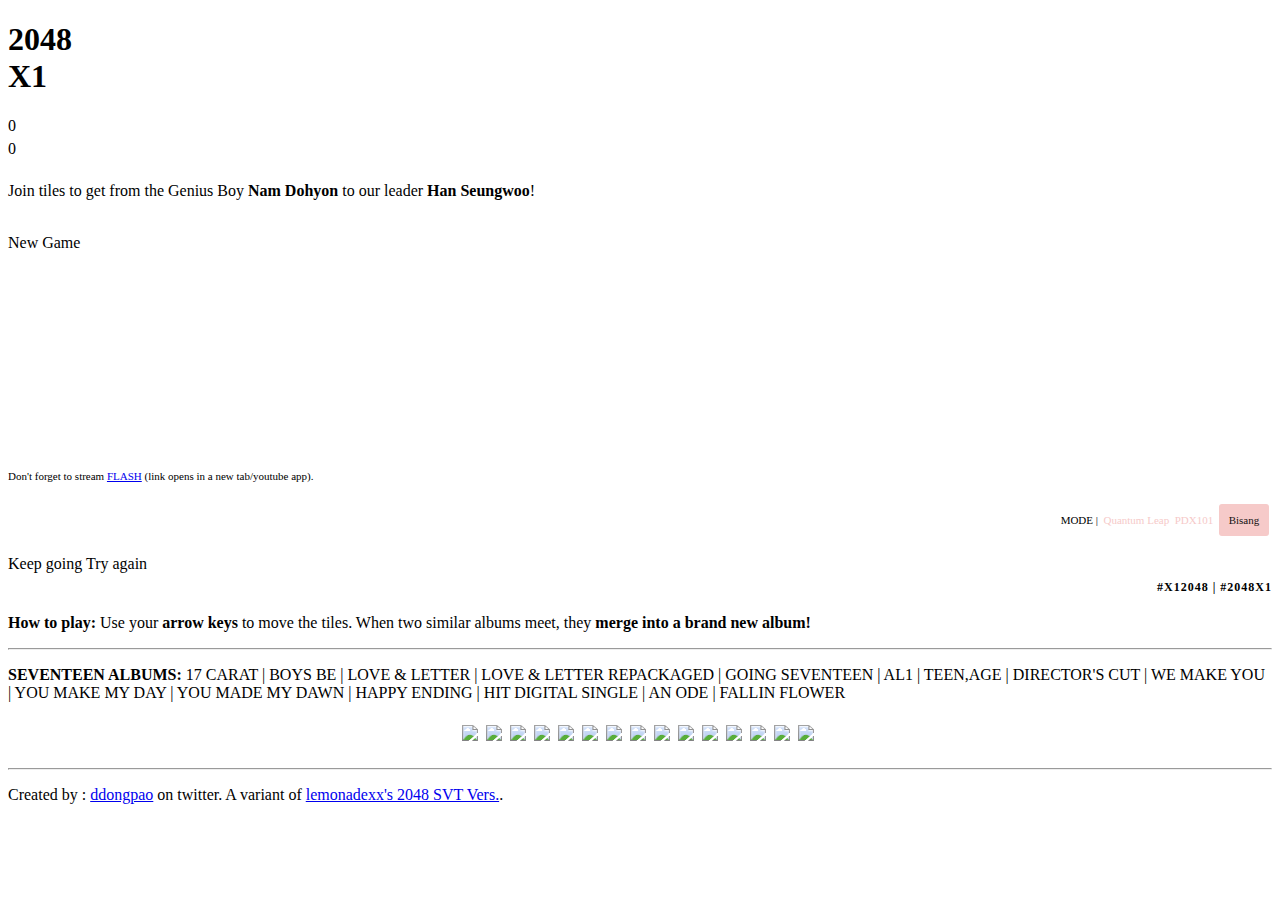
==== bisang.html @ af21b93b "Add files via upload" ====
<!DOCTYPE html>
<html>
<head>
  <meta charset="utf-8">
  <title>2048 X1</title>

  <link href="style-quantumleap/main.css" rel="stylesheet" type="text/css">
  <link rel="shortcut icon" href="favicon.ico">
  <link rel="apple-touch-icon" href="meta/apple-touch-icon.png">
  <link rel="apple-touch-startup-image" href="meta/apple-touch-startup-image-640x1096.png" media="(device-width: 320px) and (device-height: 568px) and (-webkit-device-pixel-ratio: 2)"> <!-- iPhone 5+ -->
  <link rel="apple-touch-startup-image" href="meta/apple-touch-startup-image-640x920.png"  media="(device-width: 320px) and (device-height: 480px) and (-webkit-device-pixel-ratio: 2)"> <!-- iPhone, retina -->
  <meta name="apple-mobile-web-app-capable" content="yes">
  <meta name="apple-mobile-web-app-status-bar-style" content="black">

  <meta name="HandheldFriendly" content="True">
  <meta name="MobileOptimized" content="320">
  <meta name="viewport" content="width=device-width, target-densitydpi=160dpi, initial-scale=1.0, maximum-scale=1, user-scalable=no, minimal-ui">
  <meta name="description" content="Like the classic 2048 game, but with X1 version. Can you get to the Hidden Photos?" />

  <script src="js/jquery-3.1.1.min.js"></script>
</head>
<style type="text/css">

.snow-bg {
   content: '';
   display: block;
   position: fixed;
   z-index: 5;
   top: 0;
   left: 0;
   right: 0;
   bottom: 0;
   pointer-events: none;
   background-image: url('assets/fallin-flower/sakura-1-1.png'), url('assets/fallin-flower/sakura-2.png');
    opacity: 0.50;
    animation: snow 20s linear infinite;
}

@keyframes snow {
 0% {background-position: 0px 0px, 0px 0px, 0px 0px;}
 50% {background-position: 500px 500px, 100px 200px, -100px 150px;}
 100% {background-position: 500px 1000px, 200px 400px, -100px 300px;}
}

@media (max-width: 768px) {
    .woocommerce ul.products li.product, 
    .woocommerce-page ul.products li.product, 
    .woocommerce-page[class*=columns-] ul.products li.product,
    .woocommerce[class*=columns-] ul.products li.product {
        width: 100%;
        float: left;
        clear: both;
        margin: 0 7em;
    }
}
</style>
<body>
  <div class="snow-bg">
  </div>
  <div class="container">
    <div class="heading">
      <h1 class="title">2048<br>X1</h1>
      <div class="scores-container">
        <div class="best-container">0</div>
        <div style="width: 100%;height: 5px;"></div>
        <div class="score-container">0</div>
      </div>
    </div>

    <div style="width: 100%;height: 8px;"></div>

    <div class="above-game">
      <p class="game-intro">Join tiles to get from the Genius Boy <strong>Nam Dohyon</strong> to our leader <strong>Han Seungwoo</strong>!</p>
      <br>
      <div class="restart-button-clone">New Game</div>
      <a class="restart-button" style="display: none;">New Game</a>
    </div>

    <div style="width: 100%;height: 60px;"></div>
    <div class="game-notice" id="top">
      <iframe id="playerID" width="100%" src="https://www.youtube-nocookie.com/embed/LlQEKB2H7z4?wmode=transparent&controls=0&loop=1&playlist=LlQEKB2H7z4" frameborder="0" allow="autoplay; encrypted-media;" allowfullscreen></iframe>
      <font style="font-size: 11px; line-height: 5px;">Don't forget to stream <a href="https://youtu.be/LlQEKB2H7z4" target="_blank">FLASH</a> (link opens in a new tab/youtube app).</font>
    </div>

    <div style="width: 100%;height: 30px;"></div>

    <div>
      <div style="float: right;display: inline-block;font-size: 11px;">
        MODE |&nbsp;
        <a href="index.html" style="color: #f6cac9;text-decoration: none;">Quantum Leap</a>&nbsp;
        <a href="pdx101.html" style="color: #f6cac9;text-decoration: none;">PDX101</a>&nbsp;
        <a href="" style="color: #131212;background-color: #f6cac9;text-decoration: none;padding: 10px;border-radius: 3px;">Bisang</a>&nbsp;
    </div>

    <div style="width: 100%;height: 25px;"></div>

    <div class="game-container">
      <div class="game-message">
        <p></p>
        <div class="lower">
	        <a class="keep-playing-button">Keep going</a>
          <a class="retry-button">Try again</a>
        </div>
      </div>

      <div class="grid-container">
        <div class="grid-row">
          <div class="grid-cell"></div>
          <div class="grid-cell"></div>
          <div class="grid-cell"></div>
          <div class="grid-cell"></div>
          <div class="grid-cell"></div>
          <div class="grid-cell"></div>
        </div>
        <div class="grid-row">
          <div class="grid-cell"></div>
          <div class="grid-cell"></div>
          <div class="grid-cell"></div>
          <div class="grid-cell"></div>
          <div class="grid-cell"></div>
          <div class="grid-cell"></div>
        </div>
        <div class="grid-row">
          <div class="grid-cell"></div>
          <div class="grid-cell"></div>
          <div class="grid-cell"></div>
          <div class="grid-cell"></div>
          <div class="grid-cell"></div>
          <div class="grid-cell"></div>
        </div>
        <div class="grid-row">
          <div class="grid-cell"></div>
          <div class="grid-cell"></div>
          <div class="grid-cell"></div>
          <div class="grid-cell"></div>
          <div class="grid-cell"></div>
          <div class="grid-cell"></div>
        </div>
        <div class="grid-row">
          <div class="grid-cell"></div>
          <div class="grid-cell"></div>
          <div class="grid-cell"></div>
          <div class="grid-cell"></div>
          <div class="grid-cell"></div>
          <div class="grid-cell"></div>
        </div>
        <div class="grid-row">
          <div class="grid-cell"></div>
          <div class="grid-cell"></div>
          <div class="grid-cell"></div>
          <div class="grid-cell"></div>
          <div class="grid-cell"></div>
          <div class="grid-cell"></div>
        </div>
      </div>

      <div class="tile-container">

      </div>
    </div>

    <div class="black-overlay" id="overlay-id"></div>
    <div class="new_game prompt" id="prompt-id" style="color: white;display: none;">
      <h3>START A NEW GAME?</h3> <br>
      <div style="width: 30%;height: 20%;display: inline-block;"> 
        <button class="prompt-button" id="start-yes" style="background-color:rgb(10,10,10);color: white">YES</button>
      </div>
      <div style="width: 65%;height: 20%;display: inline-block;"> 
        <button class="prompt-button" id="start-no" style="background-color:#e4b0af">KEEP PLAYING</button>
      </div>
    </div>


    <!-- <div class="game-notice" style="background-color: #627290;color: #e4b0af;font-weight: 600">
    CARATS! I wanna see your tweets, please use #SVT2048 / #2048SVT and don't forget to tag @pledis_17 :)</div> -->

     <div style="float: right; display: inline-block;font-size: 12px;letter-spacing: 1px;font-weight: 650;padding-top: 7px;">
         #X12048 | #2048X1
    </div>
    <!-- <div style="float: left; display: inline-block;font-size: 12px;letter-spacing: 1px;font-weight: 650;padding-top: 7px;">
         PLEASE ANSWER POLL BELOW
    </div> -->

    <div style="width: 100%; height: 25px;"></div>

    <!--   <span style="width: 100%;background-color: #627290;color: #e4b0af;font-size: 12px;padding: 8px; padding-left: 22px;padding-right: 22px;">please answer poll below:</span>
      <blockquote class="twitter-tweet"><p lang="en" dir="ltr">carats do u know how to play solitaire?</p>&mdash; LANA (@lemonadecoups) <a href="https://twitter.com/lemonadecoups/status/1252882890951548928?ref_src=twsrc%5Etfw">April 22, 2020</a></blockquote> <script async src="https://platform.twitter.com/widgets.js" charset="utf-8"></script> -->

    <p class="game-explanation">
      <strong class="important">How to play:</strong> Use your <strong>arrow keys</strong> to move the tiles. When two similar albums meet, they <strong>merge into a brand new album!</strong>
    </p>
    <hr>
    <p>
    <strong class="important">SEVENTEEN ALBUMS: </strong> 17 CARAT | BOYS BE | LOVE & LETTER | LOVE & LETTER REPACKAGED | GOING SEVENTEEN | AL1 | TEEN,AGE | DIRECTOR'S CUT | WE MAKE YOU | YOU MAKE MY DAY | YOU MADE MY DAWN | HAPPY ENDING | HIT DIGITAL SINGLE | AN ODE | FALLIN FLOWER
    <div style="width: 100%; height: 7px"></div>
    <center>
      <img src="assets/bisang/2.jpg" style="width: 15px">&nbsp;
      <img src="assets/bisang/4.jpg" style="width: 15px">&nbsp;
      <img src="assets/bisang/8.jpg" style="width: 15px">&nbsp;
      <img src="assets/bisang/16.jpg" style="width: 15px">&nbsp;
      <img src="assets/bisang/32.jpg" style="width: 15px">&nbsp;
      <img src="assets/bisang/64.jpg" style="width: 15px">&nbsp;
      <img src="assets/bisang/128.jpg" style="width: 15px">&nbsp;
      <img src="assets/bisang/256.jpg" style="width: 15px">&nbsp;
      <img src="assets/bisang/512.jpg" style="width: 15px">&nbsp;
      <img src="assets/bisang/1024.jpg" style="width: 15px">&nbsp;
      <img src="assets/bisang/2048.jpg" style="width: 15px">&nbsp;
      <img src="assets/bisang/4096.jpg" style="width: 15px">&nbsp;
      <img src="assets/bisang/8192.jpg" style="width: 15px">&nbsp;
      <img src="assets/bisang/16384.jpg" style="width: 15px">&nbsp;
      <img src="assets/bisang/32768.jpg" style="width: 15px">&nbsp;
    </center>
    <div style="width: 100%; height: 7px"></div>
    </p>
    <hr>
    <p>
    Created by : <a href="https://twitter.com/ddongpao" target="_blank">ddongpao</a> on twitter. A variant of <a href="https://github.com/lemonadexx/play-seventeen" target="_blank">lemonadexx's 2048 SVT Vers.</a>.
    </p>


  <script src="js/animframe_polyfill.js"></script>
  <script src="js/keyboard_input_manager.js"></script>
  <script src="js/html_actuator_albums.js"></script>
  <script src="js/grid.js"></script>
  <script src="js/tile.js"></script>
  <script src="js/local_storage_manager.js"></script>
  <script src="js/game_manager.js"></script>
  <script src="js/application-albums.js"></script>
</body>
</html>

<script type="text/javascript">
  $(".restart-button-clone").click(function() {
    $(".black-overlay").show();
    $(".new_game.prompt").show();    
  });

  $("#start-no").click(function(){
    $(".black-overlay").hide();
    $(".new_game.prompt").hide();    
  });
</script>
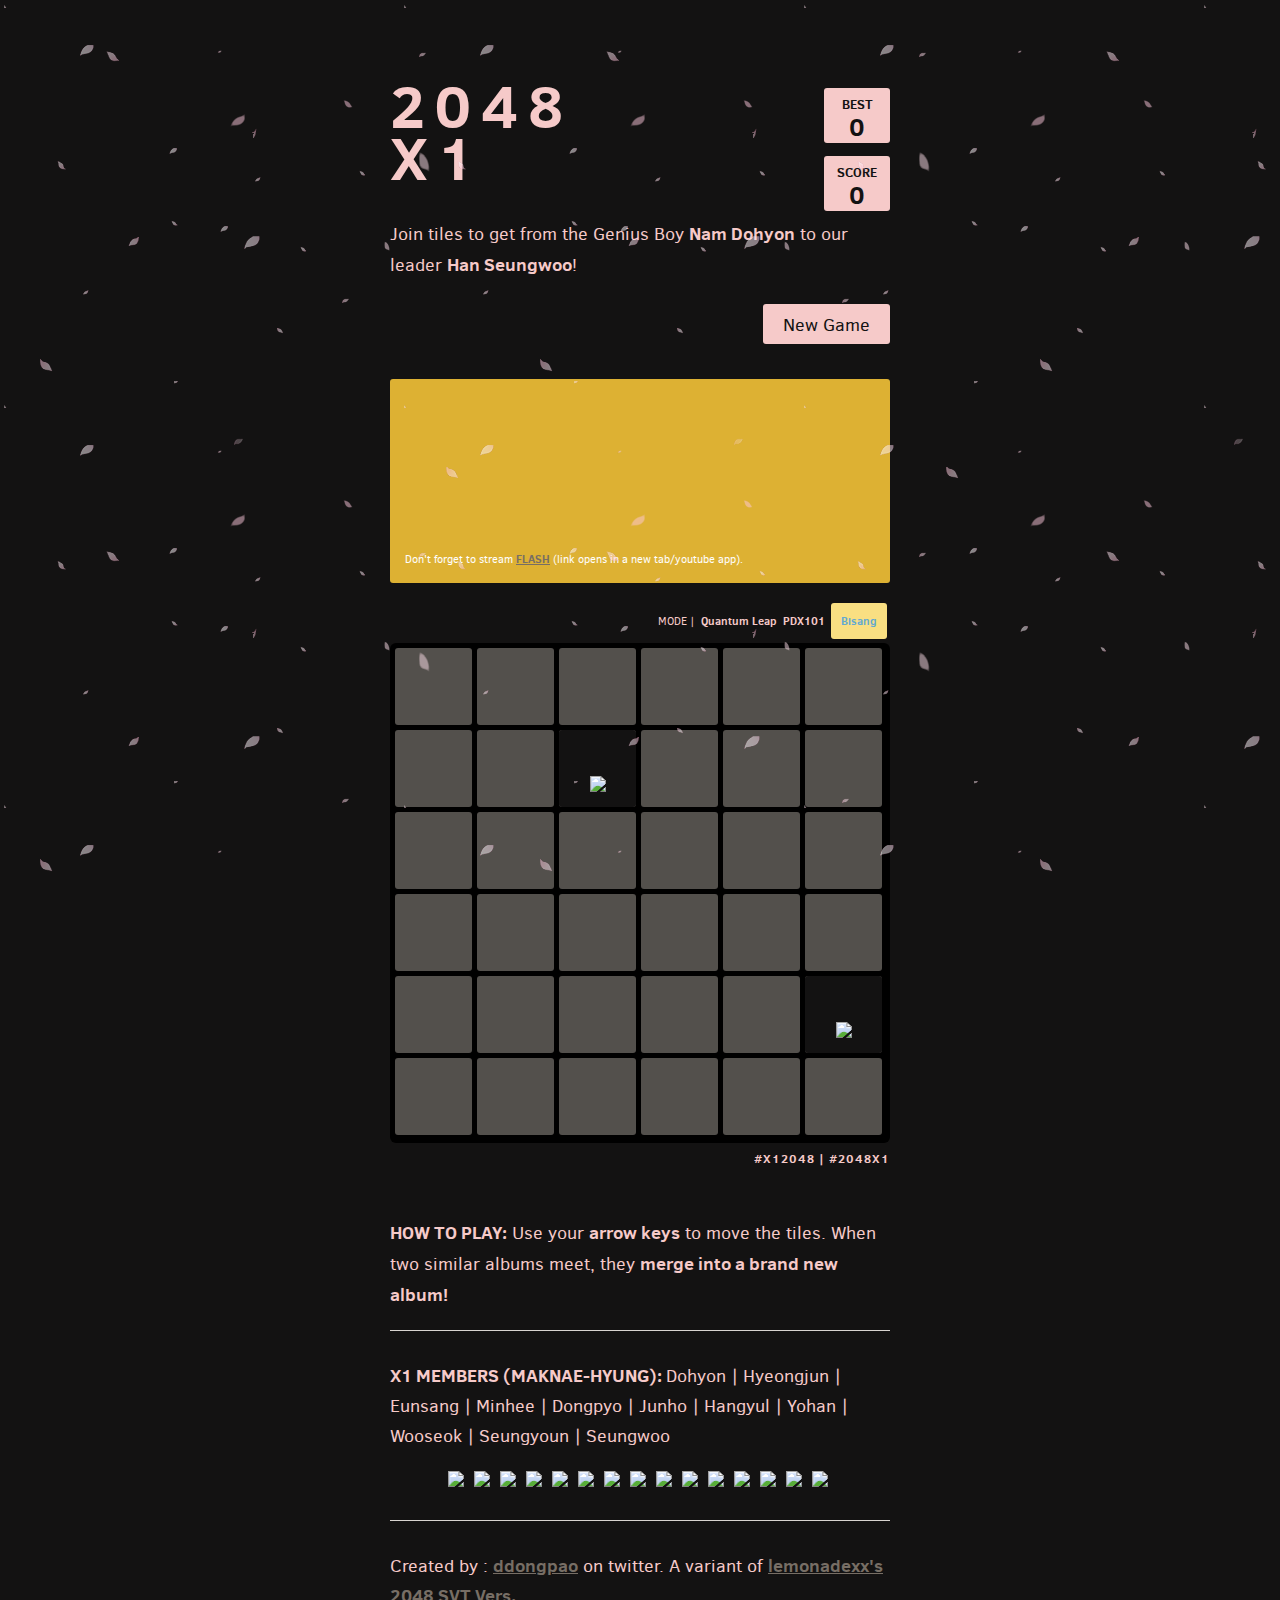
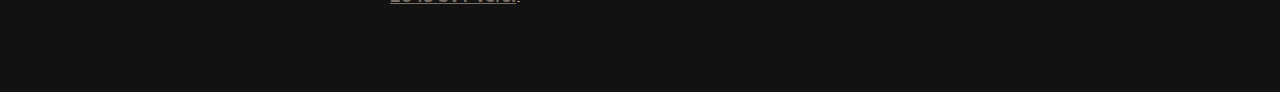
==== commit 48fff5e0: "Update bisang.html" ====
--- a/bisang.html
+++ b/bisang.html
@@ -89,7 +89,7 @@
         MODE |&nbsp;
         <a href="index.html" style="color: #f6cac9;text-decoration: none;">Quantum Leap</a>&nbsp;
         <a href="pdx101.html" style="color: #f6cac9;text-decoration: none;">PDX101</a>&nbsp;
-        <a href="" style="color: #131212;background-color: #f6cac9;text-decoration: none;padding: 10px;border-radius: 3px;">Bisang</a>&nbsp;
+        <a href="" style="color: #61a9d2;background-color: #f9df82;text-decoration: none;padding: 10px;border-radius: 3px;">Bisang</a>&nbsp;
     </div>
 
     <div style="width: 100%;height: 25px;"></div>
@@ -191,24 +191,24 @@
     </p>
     <hr>
     <p>
-    <strong class="important">SEVENTEEN ALBUMS: </strong> 17 CARAT | BOYS BE | LOVE & LETTER | LOVE & LETTER REPACKAGED | GOING SEVENTEEN | AL1 | TEEN,AGE | DIRECTOR'S CUT | WE MAKE YOU | YOU MAKE MY DAY | YOU MADE MY DAWN | HAPPY ENDING | HIT DIGITAL SINGLE | AN ODE | FALLIN FLOWER
+    <strong class="important">X1 MEMBERS (maknae-hyung): </strong> Dohyon | Hyeongjun | Eunsang | Minhee | Dongpyo | Junho | Hangyul | Yohan | Wooseok | Seungyoun | Seungwoo 
     <div style="width: 100%; height: 7px"></div>
     <center>
-      <img src="assets/bisang/2.jpg" style="width: 15px">&nbsp;
-      <img src="assets/bisang/4.jpg" style="width: 15px">&nbsp;
-      <img src="assets/bisang/8.jpg" style="width: 15px">&nbsp;
-      <img src="assets/bisang/16.jpg" style="width: 15px">&nbsp;
-      <img src="assets/bisang/32.jpg" style="width: 15px">&nbsp;
-      <img src="assets/bisang/64.jpg" style="width: 15px">&nbsp;
-      <img src="assets/bisang/128.jpg" style="width: 15px">&nbsp;
-      <img src="assets/bisang/256.jpg" style="width: 15px">&nbsp;
-      <img src="assets/bisang/512.jpg" style="width: 15px">&nbsp;
-      <img src="assets/bisang/1024.jpg" style="width: 15px">&nbsp;
-      <img src="assets/bisang/2048.jpg" style="width: 15px">&nbsp;
-      <img src="assets/bisang/4096.jpg" style="width: 15px">&nbsp;
-      <img src="assets/bisang/8192.jpg" style="width: 15px">&nbsp;
-      <img src="assets/bisang/16384.jpg" style="width: 15px">&nbsp;
-      <img src="assets/bisang/32768.jpg" style="width: 15px">&nbsp;
+      <img src="assets/albums/2.jpg" style="width: 15px">&nbsp;
+      <img src="assets/albums/4.jpg" style="width: 15px">&nbsp;
+      <img src="assets/albums/8.jpg" style="width: 15px">&nbsp;
+      <img src="assets/albums/16.jpg" style="width: 15px">&nbsp;
+      <img src="assets/albums/32.jpg" style="width: 15px">&nbsp;
+      <img src="assets/albums/64.jpg" style="width: 15px">&nbsp;
+      <img src="assets/albums/128.jpg" style="width: 15px">&nbsp;
+      <img src="assets/albums/256.jpg" style="width: 15px">&nbsp;
+      <img src="assets/albums/512.jpg" style="width: 15px">&nbsp;
+      <img src="assets/albums/1024.jpg" style="width: 15px">&nbsp;
+      <img src="assets/albums/2048.jpg" style="width: 15px">&nbsp;
+      <img src="assets/albums/4096.jpg" style="width: 15px">&nbsp;
+      <img src="assets/albums/8192.jpg" style="width: 15px">&nbsp;
+      <img src="assets/albums/16384.jpg" style="width: 15px">&nbsp;
+      <img src="assets/albums/32768.jpg" style="width: 15px">&nbsp;
     </center>
     <div style="width: 100%; height: 7px"></div>
     </p>
@@ -239,4 +239,4 @@
     $(".black-overlay").hide();
     $(".new_game.prompt").hide();    
   });
-</script>+</script>
--- a/style-quantumleap/main.css
+++ b/style-quantumleap/main.css
@@ -0,0 +1,983 @@
+@import url(fonts/clear-sans.css);
+html, body {
+  margin: 0;
+  padding: 0;
+  background: #131212;
+  color: #f6cac9;
+  font-family: "Clear Sans", "Helvetica Neue", Arial, sans-serif;
+  font-size: 18px; }
+
+body {
+  margin: 80px 0; }
+
+.heading:after {
+  content: "";
+  display: block;
+  clear: both; }
+
+  .restart-button {
+  display: inline-block;
+  background: #f6cac9;
+  border-radius: 3px;
+  padding: 0 20px;
+  text-decoration: none;
+  color: #131212;
+  height: 40px;
+  line-height: 42px;
+  display: block;
+  text-align: center;
+  float: right; }
+
+  .restart-button-clone {
+  cursor: pointer;
+  display: inline-block;
+  background: #f6cac9;
+  border-radius: 3px;
+  padding: 0 20px;
+  text-decoration: none;
+  color: #131212;
+  height: 40px;
+  line-height: 42px;
+  display: block;
+  text-align: center;
+  float: right; }
+
+.game-notice {
+  background: #DDB133;
+  margin-top: 15px;
+  border-radius: 3px;
+  padding: 15px;
+  text-decoration: none;
+  color: #FFFFFF;
+  font-size: 14px;
+  position: relative;
+
+  }
+
+  .black-overlay {
+    position: fixed;
+    top: 0;
+    left: 0;
+    background: rgba(0,0,0,0.50);
+    width: 100%;
+    height: 100%;
+    z-index: 17;
+    display: none;
+  }
+
+  .prompt {
+    position: fixed;
+    width: 50%;
+    top: 30%;
+    left: 20%;
+    background-color: #DDB133;
+    border-radius: 5px;
+    text-align: center;
+    padding: 20px;
+    padding-top: 30px;
+    padding-bottom: 30px;
+    z-index: 18;
+    display: none;
+  }
+
+  .prompt-button {
+    cursor: pointer;
+    border-radius: 3px;
+    width: 100%;
+    height: 100%;
+    border: none;
+    box-shadow: none;
+    padding: 10px;
+    display: inline-block;
+  }
+
+h1.title {
+  font-size: 60px;
+  line-height: 52px;
+  letter-spacing: 9px;
+  font-weight: bold;
+  margin: 0;
+  display: block;
+  float: left; }
+
+@-webkit-keyframes move-up {
+  0% {
+    top: 25px;
+    opacity: 1; }
+
+  100% {
+    top: -50px;
+    opacity: 0; } }
+
+@-moz-keyframes move-up {
+  0% {
+    top: 25px;
+    opacity: 1; }
+
+  100% {
+    top: -50px;
+    opacity: 0; } }
+
+@keyframes move-up {
+  0% {
+    top: 25px;
+    opacity: 1; }
+
+  100% {
+    top: -50px;
+    opacity: 0; } }
+
+.scores-container {
+  float: right;
+  text-align: right; }
+
+.score-container, .best-container {
+  position: relative;
+  display: inline-block;
+  background: #f6cac9;
+  padding: 15px 25px;
+  font-size: 25px;
+  height: 25px;
+  line-height: 47px;
+  font-weight: bold;
+  border-radius: 3px;
+  color: #131212;
+  margin-top: 8px;
+  text-align: center; }
+  .score-container:after, .best-container:after {
+    position: absolute;
+    width: 100%;
+    top: 10px;
+    left: 0;
+    text-transform: uppercase;
+    font-size: 13px;
+    line-height: 13px;
+    text-align: center;
+    color: #131212; }
+  .score-container .score-addition, .best-container .score-addition {
+    position: absolute;
+    right: 30px;
+    color: red;
+    font-size: 25px;
+    line-height: 25px;
+    font-weight: bold;
+    color: rgba(119, 110, 101, 0.9);
+    z-index: 100;
+    -webkit-animation: move-up 600ms ease-in;
+    -moz-animation: move-up 600ms ease-in;
+    animation: move-up 600ms ease-in;
+    -webkit-animation-fill-mode: both;
+    -moz-animation-fill-mode: both;
+    animation-fill-mode: both; }
+
+.score-container:after {
+  content: "Score"; }
+
+.best-container:after {
+  content: "Best"; }
+
+p {
+  margin-top: 0;
+  margin-bottom: 10px;
+  line-height: 1.65; }
+
+a {
+  color: #776e65;
+  font-weight: bold;
+  text-decoration: underline;
+  cursor: pointer; }
+
+strong.important {
+  text-transform: uppercase; }
+
+hr {
+  border: none;
+  border-bottom: 1px solid #d8d4d0;
+  margin-top: 20px;
+  margin-bottom: 30px; }
+
+.container {
+  width: 500px;
+  margin: 0 auto; }
+
+@-webkit-keyframes fade-in {
+  0% {
+    opacity: 0; }
+
+  100% {
+    opacity: 1; } }
+
+@-moz-keyframes fade-in {
+  0% {
+    opacity: 0; }
+
+  100% {
+    opacity: 1; } }
+
+@keyframes fade-in {
+  0% {
+    opacity: 0; }
+
+  100% {
+    opacity: 1; } }
+
+.game-container {
+  margin-top: 5px;
+  position: relative;
+  padding: 5px;
+  cursor: default;
+  -webkit-touch-callout: none;
+  -webkit-user-select: none;
+  -moz-user-select: none;
+  background: #000000;
+  border-radius: 6px;
+  width: 500px;
+  height: 500px;
+  -webkit-box-sizing: border-box;
+  -moz-box-sizing: border-box;
+  box-sizing: border-box; }
+  .game-container .game-message {
+    display: none;
+    position: absolute;
+    top: 0;
+    right: 0;
+    bottom: 0;
+    left: 0;
+    background: rgba(238, 228, 218, 0.5);
+    z-index: 100;
+    text-align: center;
+    -webkit-animation: fade-in 800ms ease 1200ms;
+    -moz-animation: fade-in 800ms ease 1200ms;
+    animation: fade-in 800ms ease 1200ms;
+    -webkit-animation-fill-mode: both;
+    -moz-animation-fill-mode: both;
+    animation-fill-mode: both; }
+    .game-container .game-message p {
+      font-size: 60px;
+      font-weight: bold;
+      height: 60px;
+      line-height: 60px;
+      margin-top: 222px; }
+    .game-container .game-message .lower {
+      display: block;
+      margin-top: 59px; }
+    .game-container .game-message a {
+      display: inline-block;
+      background: #8f7a66;
+      border-radius: 3px;
+      padding: 0 20px;
+      text-decoration: none;
+      color: #f9f6f2;
+      height: 40px;
+      line-height: 42px;
+      margin-left: 9px; }
+      .game-container .game-message a.keep-playing-button {
+        display: none; }
+    .game-container .game-message.game-won {
+      background: rgba(237, 164, 46, 0.5);
+      color: #f9f6f2; }
+      .game-container .game-message.game-won a.keep-playing-button {
+        display: inline-block; }
+    .game-container .game-message.game-won, .game-container .game-message.game-over {
+      display: block; }
+
+.grid-container {
+  position: absolute;
+  z-index: 1; }
+
+.grid-row {
+  margin-bottom: 5px; }
+  .grid-row:last-child {
+    margin-bottom: 0; }
+  .grid-row:after {
+    content: "";
+    display: block;
+    clear: both; }
+
+.grid-cell {
+  width: 77px;
+  height: 77px;
+  margin-right: 5px;
+  float: left;
+  border-radius: 3px;
+  background: rgba(238, 228, 218, 0.35); }
+  .grid-cell:last-child {
+    margin-right: 0; }
+
+.tile-container {
+  position: absolute;
+  z-index: 2; }
+
+.tile, .tile .tile-inner {
+  width: 77px;
+  height: 77px;
+  line-height: 87px; 
+  overflow:hidden;}
+.tile.tile-position-1-1 {
+  -webkit-transform: translate(0px, 0px);
+  -moz-transform: translate(0px, 0px);
+  transform: translate(0px, 0px); }
+.tile.tile-position-1-2 {
+  -webkit-transform: translate(0px, 82px);
+  -moz-transform: translate(0px, 82px);
+  transform: translate(0px, 82px); }
+.tile.tile-position-1-3 {
+  -webkit-transform: translate(0px, 164px);
+  -moz-transform: translate(0px, 164px);
+  transform: translate(0px, 164px); }
+.tile.tile-position-1-4 {
+  -webkit-transform: translate(0px, 246px);
+  -moz-transform: translate(0px, 246px);
+  transform: translate(0px, 246px); }
+.tile.tile-position-1-5 {
+  -webkit-transform: translate(0px, 328px);
+  -moz-transform: translate(0px, 328px);
+  transform: translate(0px, 328px); }
+.tile.tile-position-1-6 {
+  -webkit-transform: translate(0px, 410px);
+  -moz-transform: translate(0px, 410px);
+  transform: translate(0px, 410px); }
+.tile.tile-position-2-1 {
+  -webkit-transform: translate(82px, 0px);
+  -moz-transform: translate(82px, 0px);
+  transform: translate(82px, 0px); }
+.tile.tile-position-2-2 {
+  -webkit-transform: translate(82px, 82px);
+  -moz-transform: translate(82px, 82px);
+  transform: translate(82px, 82px); }
+.tile.tile-position-2-3 {
+  -webkit-transform: translate(82px, 164px);
+  -moz-transform: translate(82px, 164px);
+  transform: translate(82px, 164px); }
+.tile.tile-position-2-4 {
+  -webkit-transform: translate(82px, 246px);
+  -moz-transform: translate(82px, 246px);
+  transform: translate(82px, 246px); }
+.tile.tile-position-2-5 {
+  -webkit-transform: translate(82px, 328px);
+  -moz-transform: translate(82px, 328px);
+  transform: translate(82px, 328px); }
+  .tile.tile-position-2-6 {
+  -webkit-transform: translate(82px, 410px);
+  -moz-transform: translate(82px, 410px);
+  transform: translate(82px, 410px); }
+.tile.tile-position-3-1 {
+  -webkit-transform: translate(164px, 0px);
+  -moz-transform: translate(164px, 0px);
+  transform: translate(164px, 0px); }
+.tile.tile-position-3-2 {
+  -webkit-transform: translate(164px, 82px);
+  -moz-transform: translate(164px, 82px);
+  transform: translate(164px, 82px); }
+.tile.tile-position-3-3 {
+  -webkit-transform: translate(164px, 164px);
+  -moz-transform: translate(164px, 164px);
+  transform: translate(164px, 164px); }
+.tile.tile-position-3-4 {
+  -webkit-transform: translate(164px, 246px);
+  -moz-transform: translate(164px, 246px);
+  transform: translate(164px, 246px); }
+.tile.tile-position-3-5 {
+  -webkit-transform: translate(164px, 328px);
+  -moz-transform: translate(164px, 328px);
+  transform: translate(164px, 328px); }
+  .tile.tile-position-3-6 {
+  -webkit-transform: translate(164px, 410px);
+  -moz-transform: translate(164px, 410px);
+  transform: translate(164px, 410px); }
+.tile.tile-position-4-1 {
+  -webkit-transform: translate(246px, 0px);
+  -moz-transform: translate(246px, 0px);
+  transform: translate(246px, 0px); }
+.tile.tile-position-4-2 {
+  -webkit-transform: translate(246px, 82px);
+  -moz-transform: translate(246px, 82px);
+  transform: translate(246px, 82px); }
+.tile.tile-position-4-3 {
+  -webkit-transform: translate(246px, 164px);
+  -moz-transform: translate(246px, 164px);
+  transform: translate(246px, 164px); }
+.tile.tile-position-4-4 {
+  -webkit-transform: translate(246px, 246px);
+  -moz-transform: translate(246px, 246px);
+  transform: translate(246px, 246px); }
+.tile.tile-position-4-5 {
+  -webkit-transform: translate(246px, 328px);
+  -moz-transform: translate(246px, 328px);
+  transform: translate(246px, 328px); }
+  .tile.tile-position-4-6 {
+  -webkit-transform: translate(246px, 410px);
+  -moz-transform: translate(246px, 410px);
+  transform: translate(246px, 410px); }
+.tile.tile-position-5-1 {
+  -webkit-transform: translate(328px, 0px);
+  -moz-transform: translate(328px, 0px);
+  transform: translate(328px, 0px); }
+.tile.tile-position-5-2 {
+  -webkit-transform: translate(328px, 82px);
+  -moz-transform: translate(328px, 82px);
+  transform: translate(328px, 82px); }
+.tile.tile-position-5-3 {
+  -webkit-transform: translate(328px, 164px);
+  -moz-transform: translate(328px, 164px);
+  transform: translate(328px, 164px); }
+.tile.tile-position-5-4 {
+  -webkit-transform: translate(328px, 246px);
+  -moz-transform: translate(328px, 246px);
+  transform: translate(328px, 246px); }
+.tile.tile-position-5-5 {
+  -webkit-transform: translate(328px, 328px);
+  -moz-transform: translate(328px, 328px);
+  transform: translate(328px, 328px); }
+  .tile.tile-position-5-6 {
+  -webkit-transform: translate(328px, 410px);
+  -moz-transform: translate(328px, 410px);
+  transform: translate(328px, 410px); }
+  .tile.tile-position-6-1 {
+  -webkit-transform: translate(410px, 0px);
+  -moz-transform: translate(410px, 0px);
+  transform: translate(410px, 0px); }
+.tile.tile-position-6-2 {
+  -webkit-transform: translate(410px, 82px);
+  -moz-transform: translate(410px, 82px);
+  transform: translate(410px, 82px); }
+  .tile.tile-position-6-3 {
+  -webkit-transform: translate(410px,164px);
+  -moz-transform: translate(410px,164px);
+  transform: translate(410px,164px); }
+.tile.tile-position-6-4 {
+  -webkit-transform: translate(410px, 246px);
+  -moz-transform: translate(410px, 246px);
+  transform: translate(410px, 246px); }
+.tile.tile-position-6-5 {
+  -webkit-transform: translate(410px, 328px);
+  -moz-transform: translate(410px, 328px);
+  transform: translate(410px, 328px); }
+  .tile.tile-position-6-6 {
+  -webkit-transform: translate(410px, 410px);
+  -moz-transform: translate(410px, 410px);
+  transform: translate(410px, 410px); }
+
+.tile {
+  position: absolute;
+  -webkit-transition: 100ms ease-in-out;
+  -moz-transition: 100ms ease-in-out;
+  transition: 100ms ease-in-out;
+  -webkit-transition-property: -webkit-transform;
+  -moz-transition-property: -moz-transform;
+  transition-property: transform; }
+  .tile .tile-inner {
+    border-radius: 3px;
+    background: #131212;
+    text-align: center;
+    font-weight: bold;
+    z-index: 10;
+    font-size: 49.5px; }
+  .tile.tile-2 .tile-inner {
+    background: #131212;
+    box-shadow: 0 0 30px 10px rgba(243, 215, 116, 0), inset 0 0 0 1px rgba(255, 255, 255, 0); }
+  .tile.tile-4 .tile-inner {
+    background: #ede0c8;
+    box-shadow: 0 0 30px 10px rgba(243, 215, 116, 0), inset 0 0 0 1px rgba(255, 255, 255, 0); }
+  .tile.tile-8 .tile-inner {
+    color: #f9f6f2;
+    background: #f2b179; }
+  .tile.tile-16 .tile-inner {
+    color: #f9f6f2;
+    background: #f59563; }
+  .tile.tile-32 .tile-inner {
+    color: #f9f6f2;
+    background: #f67c5f; }
+  .tile.tile-64 .tile-inner {
+    color: #f9f6f2;
+    background: #f65e3b; }
+  .tile.tile-128 .tile-inner {
+    color: #f9f6f2;
+    background: #edcf72;
+    box-shadow: 0 0 30px 10px rgba(243, 215, 116, 0.2381), inset 0 0 0 1px rgba(255, 255, 255, 0.14286);
+    font-size: 45px; }
+    @media screen and (max-width: 505px) {
+      .tile.tile-128 .tile-inner {
+        font-size: 25px; } }
+  .tile.tile-256 .tile-inner {
+    color: #f9f6f2;
+    background: #edcc61;
+    box-shadow: 0 0 30px 10px rgba(243, 215, 116, 0.31746), inset 0 0 0 1px rgba(255, 255, 255, 0.19048);
+    font-size: 45px; }
+    @media screen and (max-width: 505px) {
+      .tile.tile-256 .tile-inner {
+        font-size: 25px; } }
+  .tile.tile-512 .tile-inner {
+    color: #f9f6f2;
+    background: #edc850;
+    box-shadow: 0 0 30px 10px rgba(243, 215, 116, 0.32883), inset 0 0 0 1px rgba(255, 255, 255, 0.2381);
+    font-size: 45px; }
+    @media screen and (max-width: 505px) {
+      .tile.tile-512 .tile-inner {
+        font-size: 25px; } }
+  .tile.tile-1024 .tile-inner {
+    color: #f9f6f2;
+    background: #edc53f;
+    box-shadow: 0 0 30px 10px rgba(243, 215, 116, 0.47619), inset 0 0 0 1px rgba(255, 255, 255, 0.28571);
+    font-size: 35px; }
+    @media screen and (max-width: 505px) {
+      .tile.tile-1024 .tile-inner {
+        font-size: 15px; } }
+  .tile.tile-2048 .tile-inner {
+    color: #f9f6f2;
+    background: #edc22e;
+    box-shadow: 0 0 30px 10px rgba(243, 215, 116, 0.55556), inset 0 0 0 1px rgba(255, 255, 255, 0.33333);
+    font-size: 35px; }
+    .tile.tile-4096 .tile-inner {
+    color: #f9f6f2;
+    background: #edc22e;
+    box-shadow: 0 0 30px 10px rgba(243, 215, 116, 0.55556), inset 0 0 0 1px rgba(255, 255, 255, 0.33333);
+    font-size: 35px; }
+    .tile.tile-8192 .tile-inner {
+    color: #f9f6f2;
+    background: #edc22e;
+    box-shadow: 0 0 30px 10px rgba(243, 215, 116, 0.55556), inset 0 0 0 1px rgba(255, 255, 255, 0.33333);
+    font-size: 35px; }
+    .tile.tile-16384 .tile-inner {
+    color: #f9f6f2;
+    background: #edc22e;
+    box-shadow: 0 0 30px 10px rgba(243, 215, 116, 0.55556), inset 0 0 0 1px rgba(255, 255, 255, 0.33333);
+    font-size: 35px; }
+    .tile.tile-32768 .tile-inner {
+    color: #f9f6f2;
+    background: #edc22e;
+    box-shadow: 0 0 30px 10px rgba(243, 215, 116, 0.55556), inset 0 0 0 1px rgba(255, 255, 255, 0.33333);
+    font-size: 35px; }
+    @media screen and (max-width: 505px) {
+      .tile.tile-2048 .tile-inner {
+        font-size: 15px; } }
+  .tile.tile-super .tile-inner {
+    color: #f9f6f2;
+    background: #3c3a32;
+    font-size: 30px; }
+    @media screen and (max-width: 505px) {
+      .tile.tile-super .tile-inner {
+        font-size: 10px; } }
+
+@-webkit-keyframes appear {
+  0% {
+    opacity: 0;
+    -webkit-transform: scale(0);
+    -moz-transform: scale(0);
+    transform: scale(0); }
+
+  100% {
+    opacity: 1;
+    -webkit-transform: scale(1);
+    -moz-transform: scale(1);
+    transform: scale(1); } }
+
+@-moz-keyframes appear {
+  0% {
+    opacity: 0;
+    -webkit-transform: scale(0);
+    -moz-transform: scale(0);
+    transform: scale(0); }
+
+  100% {
+    opacity: 1;
+    -webkit-transform: scale(1);
+    -moz-transform: scale(1);
+    transform: scale(1); } }
+
+@keyframes appear {
+  0% {
+    opacity: 0;
+    -webkit-transform: scale(0);
+    -moz-transform: scale(0);
+    transform: scale(0); }
+
+  100% {
+    opacity: 1;
+    -webkit-transform: scale(1);
+    -moz-transform: scale(1);
+    transform: scale(1); } }
+
+.tile-new .tile-inner {
+  -webkit-animation: appear 200ms ease 100ms;
+  -moz-animation: appear 200ms ease 100ms;
+  animation: appear 200ms ease 100ms;
+  -webkit-animation-fill-mode: backwards;
+  -moz-animation-fill-mode: backwards;
+  animation-fill-mode: backwards; }
+
+@-webkit-keyframes pop {
+  0% {
+    -webkit-transform: scale(0);
+    -moz-transform: scale(0);
+    transform: scale(0); }
+
+  50% {
+    -webkit-transform: scale(1.2);
+    -moz-transform: scale(1.2);
+    transform: scale(1.2); }
+
+  100% {
+    -webkit-transform: scale(1);
+    -moz-transform: scale(1);
+    transform: scale(1); } }
+
+@-moz-keyframes pop {
+  0% {
+    -webkit-transform: scale(0);
+    -moz-transform: scale(0);
+    transform: scale(0); }
+
+  50% {
+    -webkit-transform: scale(1.2);
+    -moz-transform: scale(1.2);
+    transform: scale(1.2); }
+
+  100% {
+    -webkit-transform: scale(1);
+    -moz-transform: scale(1);
+    transform: scale(1); } }
+
+@keyframes pop {
+  0% {
+    -webkit-transform: scale(0);
+    -moz-transform: scale(0);
+    transform: scale(0); }
+
+  50% {
+    -webkit-transform: scale(1.2);
+    -moz-transform: scale(1.2);
+    transform: scale(1.2); }
+
+  100% {
+    -webkit-transform: scale(1);
+    -moz-transform: scale(1);
+    transform: scale(1); } }
+
+.tile-merged .tile-inner {
+  z-index: 20;
+  -webkit-animation: pop 200ms ease 100ms;
+  -moz-animation: pop 200ms ease 100ms;
+  animation: pop 200ms ease 100ms;
+  -webkit-animation-fill-mode: backwards;
+  -moz-animation-fill-mode: backwards;
+  animation-fill-mode: backwards; }
+
+.game-intro {
+  margin-bottom: 0; }
+
+.game-explanation {
+  margin-top: 50px; }
+
+@media screen and (max-width: 505px) {
+  html, body {
+    font-size: 15px; }
+
+  body {
+    margin: 5px 0;
+    padding: 0 5px; }
+
+    .black-overlay {
+    position: fixed;
+    top: 0;
+    left: 0;
+    background: rgba(0,0,0,0.50);
+    width: 100%;
+    height: 100%;
+    z-index: 17;
+    display: none;
+  }
+
+  .prompt {
+    position: fixed;
+    width: 50%;
+    top: 30%;
+    left: 20%;
+    background-color: #DDB133;
+    border-radius: 5px;
+    text-align: center;
+    padding: 20px;
+    padding-top: 30px;
+    padding-bottom: 30px;
+    z-index: 18;
+    display: none;
+  }
+
+  .prompt-button {
+    cursor: pointer;
+    border-radius: 3px;
+    width: 100%;
+    height: 100%;
+    border: none;
+    box-shadow: none;
+    padding: 10px;
+    display: inline-block;
+  }
+
+    h1.title {
+    font-size: 40px;
+     line-height: 38px;
+     letter-spacing: 9px;
+    margin-top: 15px; }
+
+  .container {
+    width: 300px;
+    margin: 0 auto; }
+
+  .score-container, .best-container {
+    margin-top: 0;
+    padding: 15px 10px;
+    min-width: 40px; }
+
+  .heading {
+    margin-bottom: 10px; }
+
+  .game-container {
+    margin-top: 40px;
+    position: relative;
+    padding: 3px;
+    cursor: default;
+    -webkit-touch-callout: none;
+    -webkit-user-select: none;
+    -moz-user-select: none;
+    background: #000000;
+    border-radius: 6px;
+    width: 300px;
+    height: 300px;
+    -webkit-box-sizing: border-box;
+    -moz-box-sizing: border-box;
+    box-sizing: border-box; }
+    .game-container .game-message {
+      display: none;
+      position: absolute;
+      top: 0;
+      right: 0;
+      bottom: 0;
+      left: 0;
+      background: rgba(238, 228, 218, 0.5);
+      z-index: 100;
+      text-align: center;
+      -webkit-animation: fade-in 800ms ease 1200ms;
+      -moz-animation: fade-in 800ms ease 1200ms;
+      animation: fade-in 800ms ease 1200ms;
+      -webkit-animation-fill-mode: both;
+      -moz-animation-fill-mode: both;
+      animation-fill-mode: both; }
+      .game-container .game-message p {
+        font-size: 60px;
+        font-weight: bold;
+        height: 60px;
+        line-height: 60px;
+        margin-top: 222px; }
+      .game-container .game-message .lower {
+        display: block;
+        margin-top: 59px; }
+      .game-container .game-message a {
+        display: inline-block;
+        background: #8f7a66;
+        border-radius: 3px;
+        padding: 0 20px;
+        text-decoration: none;
+        color: #f9f6f2;
+        height: 40px;
+        line-height: 42px;
+        margin-left: 9px; }
+        .game-container .game-message a.keep-playing-button {
+          display: none; }
+      .game-container .game-message.game-won {
+        background: rgba(237, 164, 46, 0.5);
+        color: #f9f6f2; }
+        .game-container .game-message.game-won a.keep-playing-button {
+          display: inline-block; }
+      .game-container .game-message.game-won, .game-container .game-message.game-over {
+        display: block; }
+
+  .grid-container {
+    position: absolute;
+    z-index: 1; }
+
+  .grid-row {
+    margin-bottom: 3px; }
+    .grid-row:last-child {
+      margin-bottom: 0; }
+    .grid-row:after {
+      content: "";
+      display: block;
+      clear: both; }
+
+  .grid-cell {
+    width: 46.5px;
+    height: 46.5px;
+    margin-right: 3px;
+    float: left;
+    border-radius: 3px;
+    background: rgba(238, 228, 218, 0.35); }
+    .grid-cell:last-child {
+      margin-right: 0; }
+
+  .tile-container {
+    position: absolute;
+    z-index: 2; }
+
+  .tile, .tile .tile-inner {
+    width: 46.5px;
+    height: 46.5px;
+    line-height: 54px; }
+  .tile.tile-position-1-1 {
+    -webkit-transform: translate(0px, 0px);
+    -moz-transform: translate(0px, 0px);
+    transform: translate(0px, 0px); }
+  .tile.tile-position-1-2 {
+    -webkit-transform: translate(0px, 49.5px);
+    -moz-transform: translate(0px, 49.5px);
+    transform: translate(0px, 49.5px); }
+  .tile.tile-position-1-3 {
+    -webkit-transform: translate(0px, 99px);
+    -moz-transform: translate(0px, 99px);
+    transform: translate(0px, 99px); }
+  .tile.tile-position-1-4 {
+    -webkit-transform: translate(0px, 148.5px);
+    -moz-transform: translate(0px, 148.5px);
+    transform: translate(0px, 148.5px); }
+  .tile.tile-position-1-5 {
+    -webkit-transform: translate(0px, 198px);
+    -moz-transform: translate(0px, 198px);
+    transform: translate(0px, 198px); }
+    .tile.tile-position-1-6 {
+    -webkit-transform: translate(0px, 247.5px);
+    -moz-transform: translate(0px, 247.5px);
+    transform: translate(0px, 247.5px); }
+  .tile.tile-position-2-1 {
+    -webkit-transform: translate(49.5px, 0px);
+    -moz-transform: translate(49.5px, 0px);
+    transform: translate(49.5px, 0px); }
+  .tile.tile-position-2-2 {
+    -webkit-transform: translate(49.5px, 49.5px);
+    -moz-transform: translate(49.5px, 49.5px);
+    transform: translate(49.5px, 49.5px); }
+  .tile.tile-position-2-3 {
+    -webkit-transform: translate(49.5px, 99px);
+    -moz-transform: translate(49.5px, 99px);
+    transform: translate(49.5px, 99px); }
+  .tile.tile-position-2-4 {
+    -webkit-transform: translate(49.5px, 148.5px);
+    -moz-transform: translate(49.5px, 148.5px);
+    transform: translate(49.5px, 148.5px); }
+  .tile.tile-position-2-5 {
+    -webkit-transform: translate(49.5px, 198px);
+    -moz-transform: translate(49.5px, 198px);
+    transform: translate(49.5px, 198px); }
+    .tile.tile-position-2-6 {
+    -webkit-transform: translate(49.5px, 247.5px);
+    -moz-transform: translate(49.5px, 247.5px);
+    transform: translate(49.5px, 247.5px); }
+  .tile.tile-position-3-1 {
+    -webkit-transform: translate(99px, 0px);
+    -moz-transform: translate(99px, 0px);
+    transform: translate(99px, 0px); }
+  .tile.tile-position-3-2 {
+    -webkit-transform: translate(99px, 49.5px);
+    -moz-transform: translate(99px, 49.5px);
+    transform: translate(99px, 49.5px); }
+  .tile.tile-position-3-3 {
+    -webkit-transform: translate(99px, 99px);
+    -moz-transform: translate(99px, 99px);
+    transform: translate(99px, 99px); }
+  .tile.tile-position-3-4 {
+    -webkit-transform: translate(99px, 148.5px);
+    -moz-transform: translate(99px, 148.5px);
+    transform: translate(99px, 148.5px); }
+  .tile.tile-position-3-5 {
+    -webkit-transform: translate(99px, 198px);
+    -moz-transform: translate(99px, 198px);
+    transform: translate(99px, 198px); }
+    .tile.tile-position-3-6 {
+    -webkit-transform: translate(99px, 247.5px);
+    -moz-transform: translate(99px, 247.5px);
+    transform: translate(99px, 247.5px); }
+  .tile.tile-position-4-1 {
+    -webkit-transform: translate(148.5px, 0px);
+    -moz-transform: translate(148.5px, 0px);
+    transform: translate(148.5px, 0px); }
+  .tile.tile-position-4-2 {
+    -webkit-transform: translate(148.5px, 49.5px);
+    -moz-transform: translate(148.5px, 49.5px);
+    transform: translate(148.5px, 49.5px); }
+  .tile.tile-position-4-3 {
+    -webkit-transform: translate(148.5px, 99px);
+    -moz-transform: translate(148.5px, 99px);
+    transform: translate(148.5px, 99px); }
+  .tile.tile-position-4-4 {
+    -webkit-transform: translate(148.5px, 148.5px);
+    -moz-transform: translate(148.5px, 148.5px);
+    transform: translate(148.5px, 148.5px); }
+  .tile.tile-position-4-5 {
+    -webkit-transform: translate(148.5px, 198px);
+    -moz-transform: translate(148.5px, 198px);
+    transform: translate(148.5px, 198px); }
+    .tile.tile-position-4-6 {
+    -webkit-transform: translate(148.5px, 247.5px);
+    -moz-transform: translate(148.5px, 247.5px);
+    transform: translate(148.5px, 247.5px); }
+  .tile.tile-position-5-1 {
+    -webkit-transform: translate(198px, 0px);
+    -moz-transform: translate(198px, 0px);
+    transform: translate(198px, 0px); }
+  .tile.tile-position-5-2 {
+    -webkit-transform: translate(198px, 49.5px);
+    -moz-transform: translate(198px, 49.5px);
+    transform: translate(198px, 49.5px); }
+  .tile.tile-position-5-3 {
+    -webkit-transform: translate(198px, 99px);
+    -moz-transform: translate(198px, 99px);
+    transform: translate(198px, 99px); }
+  .tile.tile-position-5-4 {
+    -webkit-transform: translate(198px, 148.5px);
+    -moz-transform: translate(198px, 148.5px);
+    transform: translate(198px, 148.5px); }
+  .tile.tile-position-5-5 {
+    -webkit-transform: translate(198px, 198px);
+    -moz-transform: translate(198px, 198px);
+    transform: translate(198px, 198px); }
+    .tile.tile-position-5-6 {
+    -webkit-transform: translate(198px, 247.5px);
+    -moz-transform: translate(198px, 247.5px);
+    transform: translate(198px, 247.5px); }
+    .tile.tile-position-6-1 {
+    -webkit-transform: translate(247.5px, 0px);
+    -moz-transform: translate(247.5px, 0px);
+    transform: translate(247.5px, 0px); }
+  .tile.tile-position-6-2 {
+    -webkit-transform: translate(247.5px, 49.5px);
+    -moz-transform: translate(247.5px, 49.5px);
+    transform: translate(247.5px, 49.5px); }
+  .tile.tile-position-6-3 {
+    -webkit-transform: translate(247.5px, 99px);
+    -moz-transform: translate(247.5px, 99px);
+    transform: translate(247.5px, 99px); }
+  .tile.tile-position-6-4 {
+    -webkit-transform: translate(247.5px, 148.5px);
+    -moz-transform: translate(247.5px, 148.5px);
+    transform: translate(247.5px, 148.5px); }
+  .tile.tile-position-6-5 {
+    -webkit-transform: translate(247.5px, 198px);
+    -moz-transform: translate(247.5px, 198px);
+    transform: translate(247.5px, 198px); }
+    .tile.tile-position-6-6 {
+    -webkit-transform: translate(247.5px, 247.5px);
+    -moz-transform: translate(247.5px, 247.5px);
+    transform: translate(247.5px, 247.5px); }
+
+  .game-container {
+    margin-top: 20px; }
+
+  .tile .tile-inner {
+    font-size: 35px; }
+
+  .game-message p {
+    font-size: 30px !important;
+    height: 30px !important;
+    line-height: 30px !important;
+    margin-top: 90px !important; }
+  .game-message .lower {
+    margin-top: 30px !important; } }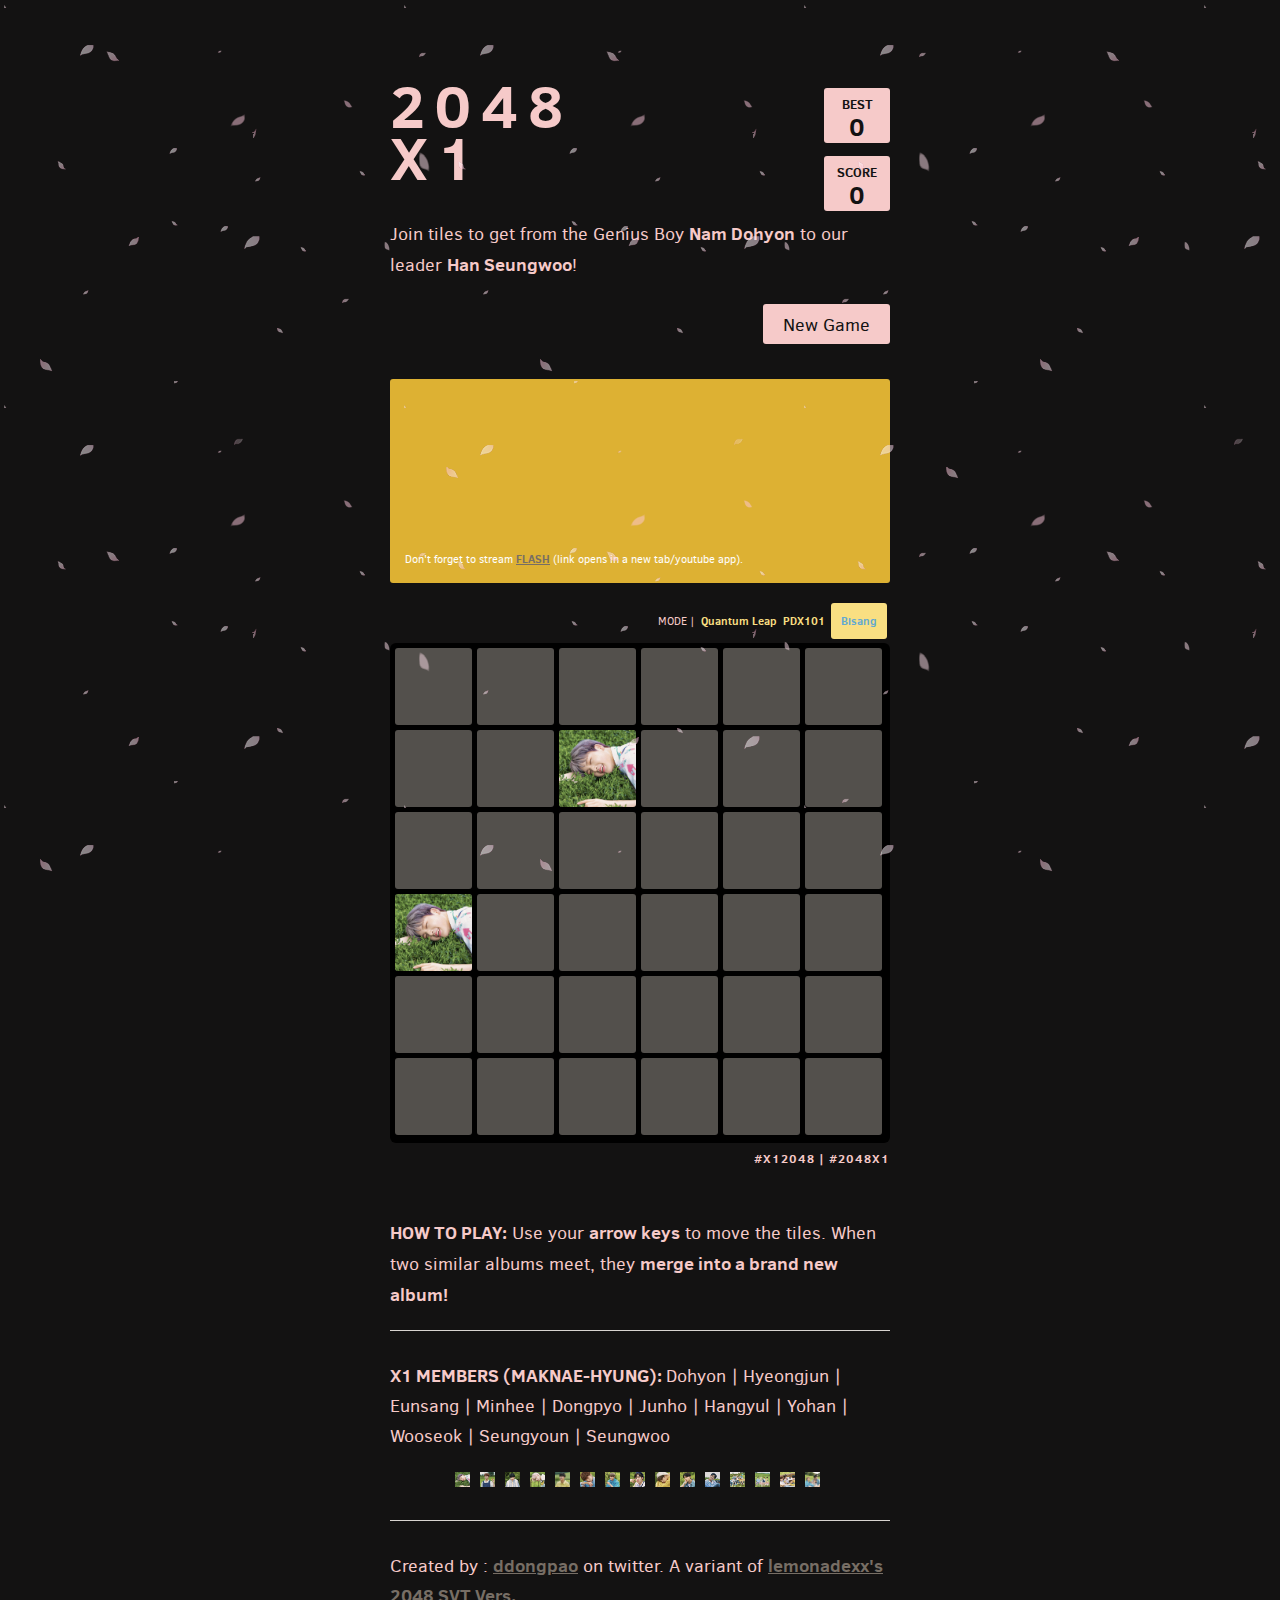
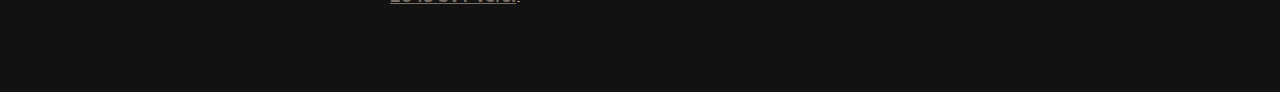
==== commit 0b383910: "Update bisang.html" ====
--- a/bisang.html
+++ b/bisang.html
@@ -87,8 +87,8 @@
     <div>
       <div style="float: right;display: inline-block;font-size: 11px;">
         MODE |&nbsp;
-        <a href="index.html" style="color: #f6cac9;text-decoration: none;">Quantum Leap</a>&nbsp;
-        <a href="pdx101.html" style="color: #f6cac9;text-decoration: none;">PDX101</a>&nbsp;
+        <a href="index.html" style="color: #f9df82;text-decoration: none;">Quantum Leap</a>&nbsp;
+        <a href="pdx101.html" style="color: #f9df82;text-decoration: none;">PDX101</a>&nbsp;
         <a href="" style="color: #61a9d2;background-color: #f9df82;text-decoration: none;padding: 10px;border-radius: 3px;">Bisang</a>&nbsp;
     </div>
 
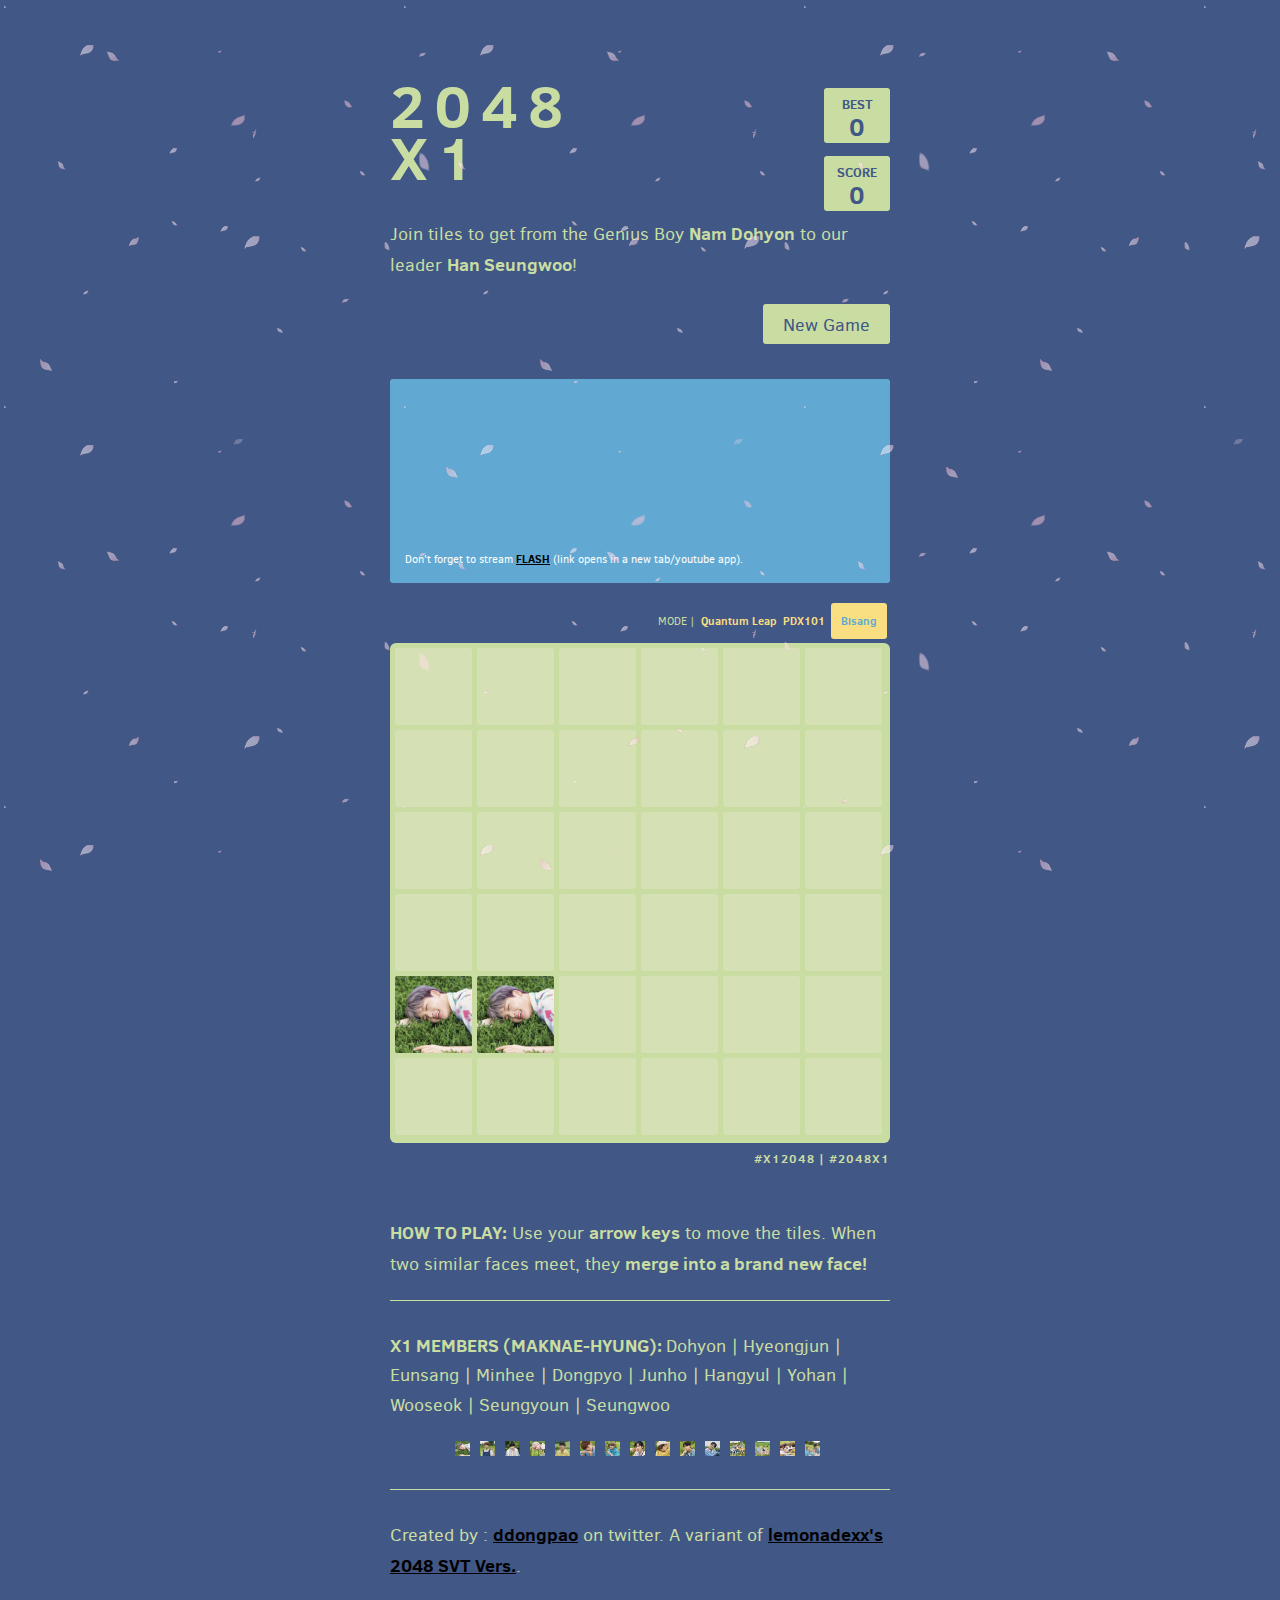
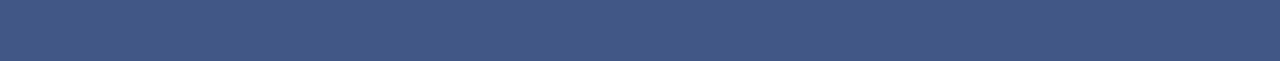
==== commit c7b6856c: "Update bisang.html" ====
--- a/bisang.html
+++ b/bisang.html
@@ -187,7 +187,7 @@
       <blockquote class="twitter-tweet"><p lang="en" dir="ltr">carats do u know how to play solitaire?</p>&mdash; LANA (@lemonadecoups) <a href="https://twitter.com/lemonadecoups/status/1252882890951548928?ref_src=twsrc%5Etfw">April 22, 2020</a></blockquote> <script async src="https://platform.twitter.com/widgets.js" charset="utf-8"></script> -->
 
     <p class="game-explanation">
-      <strong class="important">How to play:</strong> Use your <strong>arrow keys</strong> to move the tiles. When two similar albums meet, they <strong>merge into a brand new album!</strong>
+      <strong class="important">How to play:</strong> Use your <strong>arrow keys</strong> to move the tiles. When two similar faces meet, they <strong>merge into a brand new face!</strong>
     </p>
     <hr>
     <p>
--- a/style-quantumleap/main.css
+++ b/style-quantumleap/main.css
@@ -2,8 +2,8 @@
 html, body {
   margin: 0;
   padding: 0;
-  background: #131212;
-  color: #f6cac9;
+  background: #415786;
+  color: #c9dda2;
   font-family: "Clear Sans", "Helvetica Neue", Arial, sans-serif;
   font-size: 18px; }
 
@@ -17,11 +17,11 @@
 
   .restart-button {
   display: inline-block;
-  background: #f6cac9;
+  background: #c9dda2;
   border-radius: 3px;
   padding: 0 20px;
   text-decoration: none;
-  color: #131212;
+  color: #415786;
   height: 40px;
   line-height: 42px;
   display: block;
@@ -31,11 +31,11 @@
   .restart-button-clone {
   cursor: pointer;
   display: inline-block;
-  background: #f6cac9;
+  background: #c9dda2;
   border-radius: 3px;
   padding: 0 20px;
   text-decoration: none;
-  color: #131212;
+  color: #415786;
   height: 40px;
   line-height: 42px;
   display: block;
@@ -43,7 +43,7 @@
   float: right; }
 
 .game-notice {
-  background: #DDB133;
+  background: #61a9d2;
   margin-top: 15px;
   border-radius: 3px;
   padding: 15px;
@@ -70,7 +70,7 @@
     width: 50%;
     top: 30%;
     left: 20%;
-    background-color: #DDB133;
+    background-color: #61a9d2;
     border-radius: 5px;
     text-align: center;
     padding: 20px;
@@ -134,14 +134,14 @@
 .score-container, .best-container {
   position: relative;
   display: inline-block;
-  background: #f6cac9;
+  background: #c9dda2;
   padding: 15px 25px;
   font-size: 25px;
   height: 25px;
   line-height: 47px;
   font-weight: bold;
   border-radius: 3px;
-  color: #131212;
+  color: #415786;
   margin-top: 8px;
   text-align: center; }
   .score-container:after, .best-container:after {
@@ -153,7 +153,7 @@
     font-size: 13px;
     line-height: 13px;
     text-align: center;
-    color: #131212; }
+    color: #415786; }
   .score-container .score-addition, .best-container .score-addition {
     position: absolute;
     right: 30px;
@@ -182,7 +182,7 @@
   line-height: 1.65; }
 
 a {
-  color: #776e65;
+  color: #000000;
   font-weight: bold;
   text-decoration: underline;
   cursor: pointer; }
@@ -192,7 +192,7 @@
 
 hr {
   border: none;
-  border-bottom: 1px solid #d8d4d0;
+  border-bottom: 1px solid #c9dda2;
   margin-top: 20px;
   margin-bottom: 30px; }
 
@@ -229,7 +229,7 @@
   -webkit-touch-callout: none;
   -webkit-user-select: none;
   -moz-user-select: none;
-  background: #000000;
+  background: #c9dda2;
   border-radius: 6px;
   width: 500px;
   height: 500px;
@@ -468,13 +468,13 @@
   transition-property: transform; }
   .tile .tile-inner {
     border-radius: 3px;
-    background: #131212;
+    background: #415786;
     text-align: center;
     font-weight: bold;
     z-index: 10;
     font-size: 49.5px; }
   .tile.tile-2 .tile-inner {
-    background: #131212;
+    background: #415786;
     box-shadow: 0 0 30px 10px rgba(243, 215, 116, 0), inset 0 0 0 1px rgba(255, 255, 255, 0); }
   .tile.tile-4 .tile-inner {
     background: #ede0c8;
@@ -740,7 +740,7 @@
     -webkit-touch-callout: none;
     -webkit-user-select: none;
     -moz-user-select: none;
-    background: #000000;
+    background: #c9dda2;
     border-radius: 6px;
     width: 300px;
     height: 300px;
@@ -980,4 +980,4 @@
     line-height: 30px !important;
     margin-top: 90px !important; }
   .game-message .lower {
-    margin-top: 30px !important; } }+    margin-top: 30px !important; } }
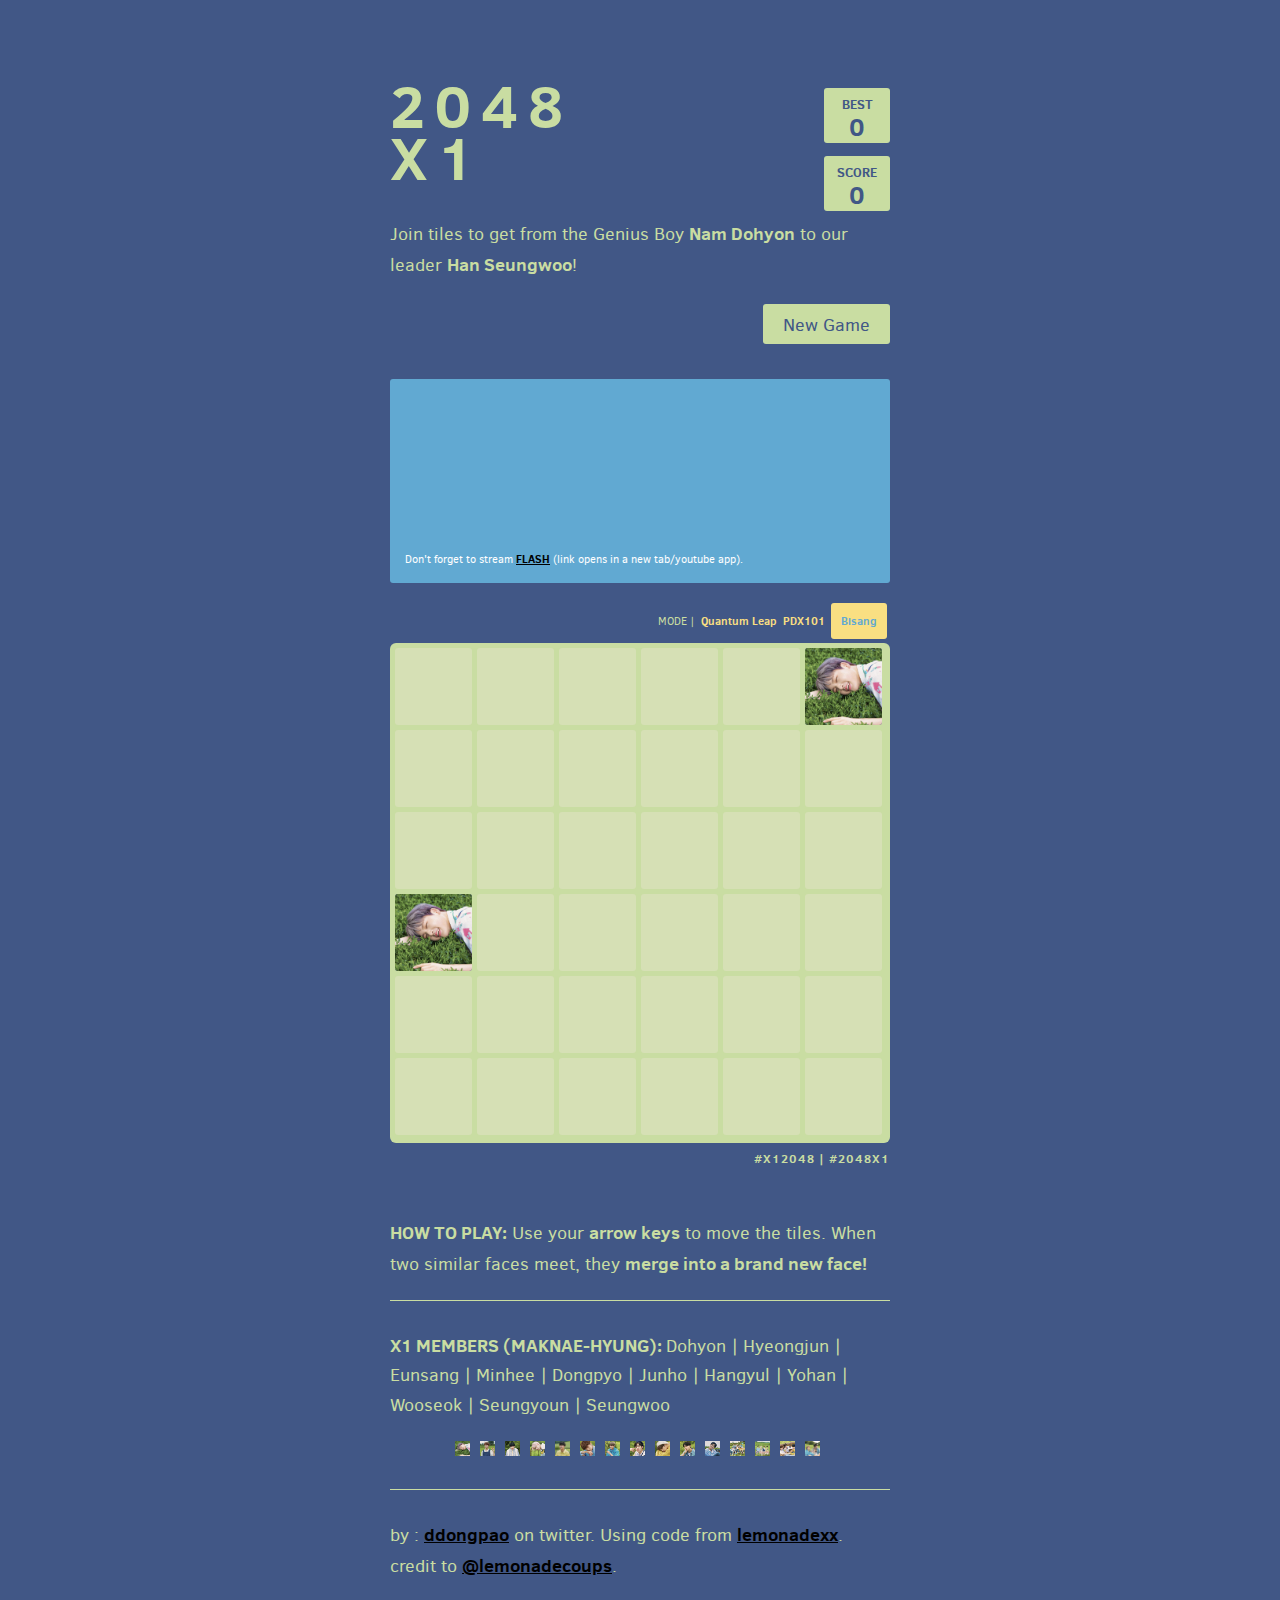
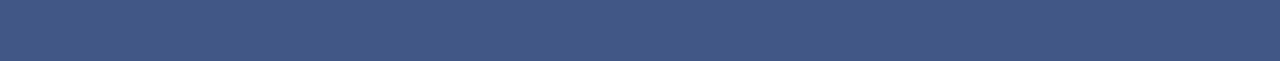
==== commit a53e9101: "Update bisang.html" ====
--- a/bisang.html
+++ b/bisang.html
@@ -213,8 +213,8 @@
     <div style="width: 100%; height: 7px"></div>
     </p>
     <hr>
-    <p>
-    Created by : <a href="https://twitter.com/ddongpao" target="_blank">ddongpao</a> on twitter. A variant of <a href="https://github.com/lemonadexx/play-seventeen" target="_blank">lemonadexx's 2048 SVT Vers.</a>.
+     <p>
+    by : <a href="https://twitter.com/ddongpao" target="_blank">ddongpao</a> on twitter. Using code from <a href="https://github.com/lemonadexx/play-seventeen" target="_blank">lemonadexx</a>. credit to <a href="https://twitter.com/lemonadecoups" target="_blank">@lemonadecoups</a>.
     </p>
 
 
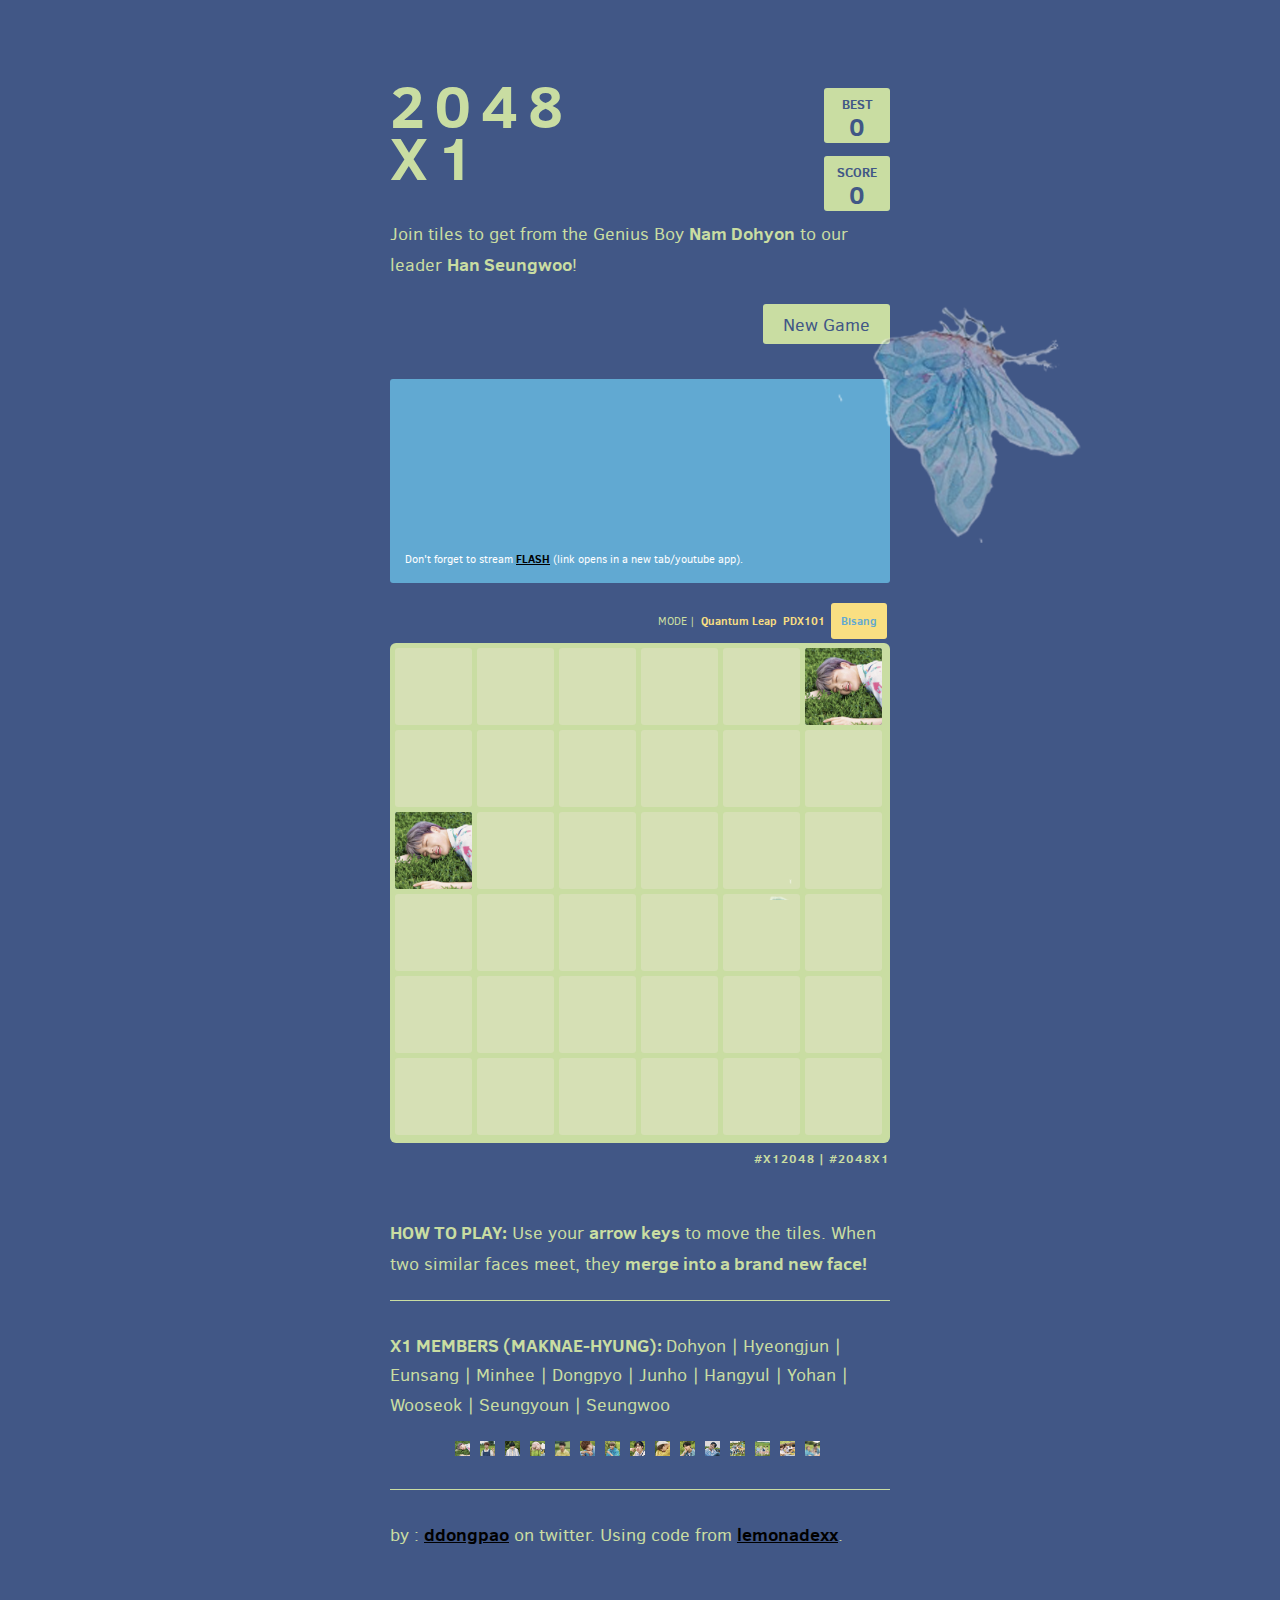
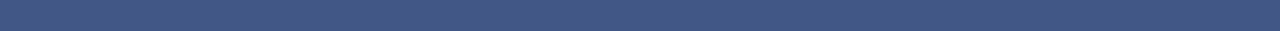
==== commit 146410ef: "Update bisang.html" ====
--- a/bisang.html
+++ b/bisang.html
@@ -31,7 +31,7 @@
    right: 0;
    bottom: 0;
    pointer-events: none;
-   background-image: url('assets/fallin-flower/sakura-1-1.png'), url('assets/fallin-flower/sakura-2.png');
+   background-image: url('assets/butterfly-effects/butterfly-1.png'), url('assets/butterfly-effects/butterfly-2.png');
     opacity: 0.50;
     animation: snow 20s linear infinite;
 }
@@ -214,7 +214,7 @@
     </p>
     <hr>
      <p>
-    by : <a href="https://twitter.com/ddongpao" target="_blank">ddongpao</a> on twitter. Using code from <a href="https://github.com/lemonadexx/play-seventeen" target="_blank">lemonadexx</a>. credit to <a href="https://twitter.com/lemonadecoups" target="_blank">@lemonadecoups</a>.
+    by : <a href="https://twitter.com/ddongpao" target="_blank">ddongpao</a> on twitter. Using code from <a href="https://github.com/lemonadexx/play-seventeen" target="_blank">lemonadexx</a>. 
     </p>
 
 
